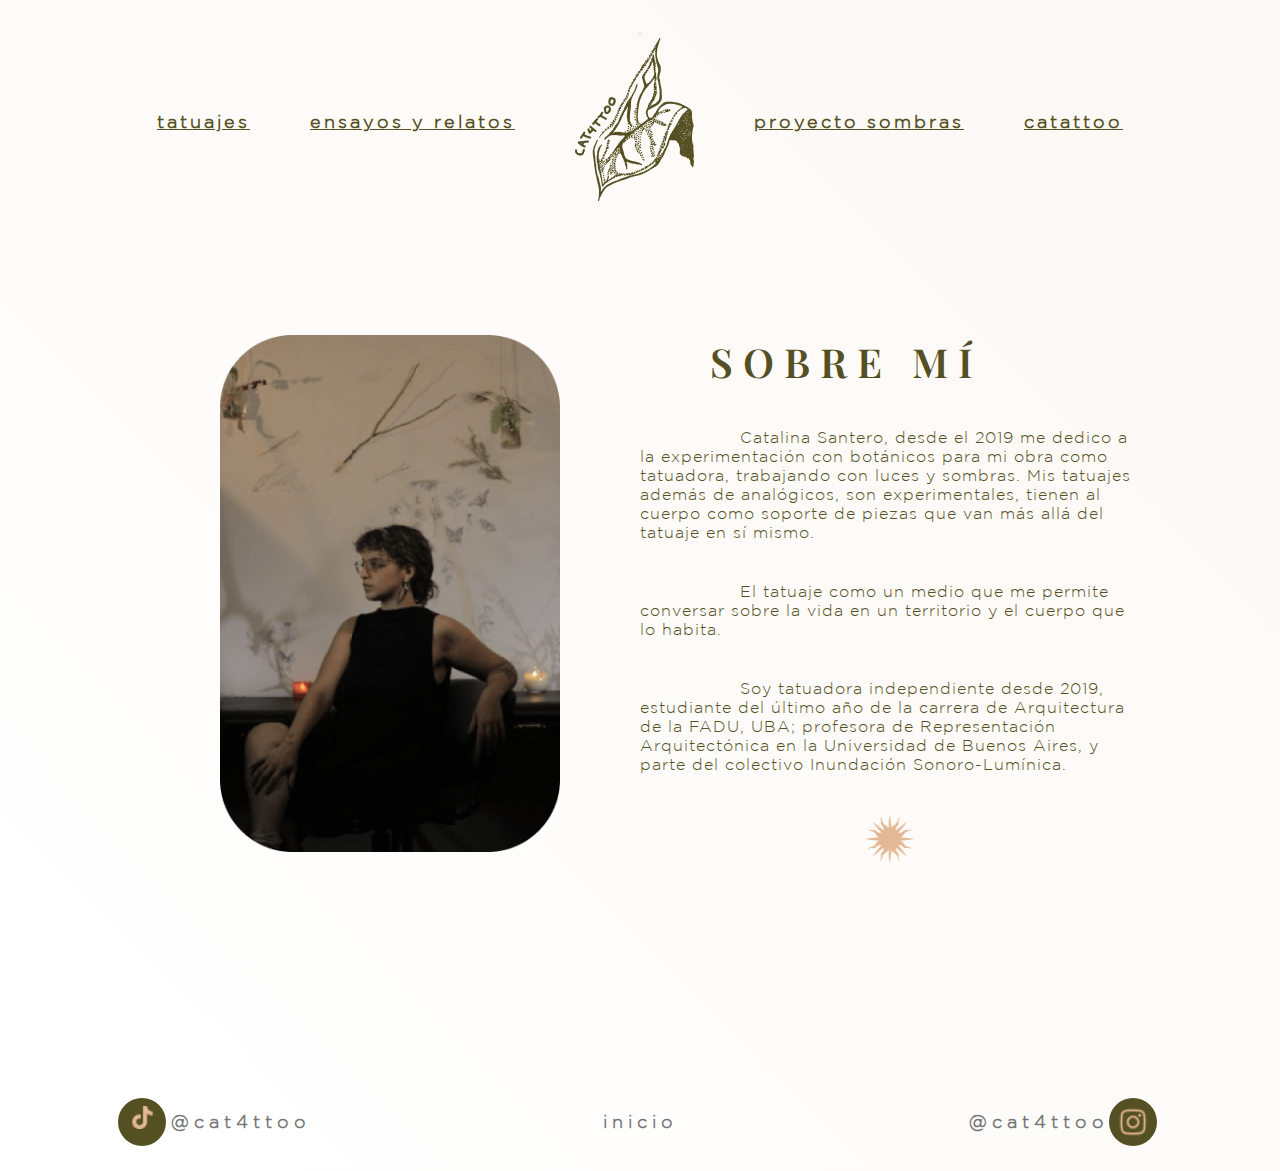
==== sections/catatto.html @ c815ed58 "prueba wpp og" ====
<!DOCTYPE html>
<html lang="en">

<head>
    <meta charset="UTF-8">
    <meta http-equiv="X-UA-Compatible" content="IE=edge">
    <!-- OPEN GRAPH -->
    <meta property="og:title" content="Catattoo" />
    <meta property="og:description"
        content="Tatuaje Hand-Poked, analógico, sin máquina. El proceso es lento, un ritual de marcado de la piel." />
    <meta property="og:image" content="https://catattoo.netlify.app/images/sol.png" />
    <meta property="og:url" content="https://catattoo.netlify.app/" />
    <!-- Para whatsapp -->
    <meta property="og:image"
        content="https://catattoo.netlify.app/images/sol.png" />
    <meta property="og:image:secure_url"
        content="https://catattoo.netlify.app/images/sol.png" />
    <meta property="og:image:type" content="image/png" />
    <meta property="og:image:width" content="300" />
    <meta property="og:image:height" content="300" />
    <!-- SEO -->
    <meta name="description" content="Tatuaje Hand-Poked, analógico, sin máquina.
        El proceso es lento, un ritual de marcado de la piel..">
    <meta name="keywords"
        content="tatuajes, handpoked, sin maquina, sombras, proyecto sombras, plantas, urbanismo, tattoo, plantas nativas, Catalina Santero, arboles">
    <meta name="viewport" content="width=device-width, initial-scale=1.0">
    <!-- B O O T S T R A P -->
    <link href="https://cdn.jsdelivr.net/npm/bootstrap@5.1.3/dist/css/bootstrap.min.css" rel="stylesheet"
        integrity="sha384-1BmE4kWBq78iYhFldvKuhfTAU6auU8tT94WrHftjDbrCEXSU1oBoqyl2QvZ6jIW3" crossorigin="anonymous">
    <link rel="shortcut icon" href="../images/group4.png" type="image/x-icon">
    <link rel="stylesheet" href="../styles/estilos.css">
    <title>Catattoo</title>
</head>

<body>
    <header class="header">
        <nav class="navbar navbar-expand-lg navbar-light">
            <div class="container-fluid">
                <!-- Se agrega div para poder centrar -->
                <div></div>
                <div class="navegacion">
                    <a class="navbar-brand" href="../index.html">
                        <img src="../images/logoPrincipal.png" alt="logo">
                    </a>
                </div>
                <button class="navbar-toggler menu" type="button" data-bs-toggle="collapse"
                    data-bs-target="#navbarNavDropdown" aria-controls="navbarNavDropdown" aria-expanded="false"
                    aria-label="Toggle navigation">
                    <span class="navbar-toggler-icon"></span>
                </button>
                <div class="collapse navbar-collapse " id="navbarNavDropdown">
                    <ul class="navbar-nav">
                        <li class="nav-item navUno">
                            <a class="nav-link" aria-current="page" href="./tatuajes.html">tatuajes</a>
                            <img class="hover" src="../images/hover.png" alt="sol">
                        </li>
                        <li class="nav-item navUno">
                            <a class="nav-link" href="./relatos.html">ensayos y relatos</a>
                            <img class="hover" src="../images/hover.png" alt="sol">
                        </li>
                        <li>
                            <a class="navbar-brand navLogo" href="../index.html">
                                <img src="../images/logoPrincipal.png" alt="sol">
                            </a>
                        </li>
                        <li class="nav-item navUno">
                            <a class="nav-link" href="./proyectosombras.html">proyecto sombras</a>
                            <img class="hover" src="../images/hover.png" alt="sol">
                        </li>
                        <li class="nav-item navUno">
                            <a class="nav-link" href="./catatto.html">catattoo</a>
                            <img class="hover" src="../images/hover.png" alt="sol">
                        </li>
                    </ul>
                </div>
            </div>
        </nav>
    </header>
    <main class="catattoo">
        <div>
            <img src="../images/santero.png" alt="Catalina Santero">
        </div>
        <div>
            <h1>SOBRE MÍ</h1>
            <P>Catalina Santero, desde el 2019 me dedico a la experimentación con botánicos para mi obra como tatuadora,
                trabajando con luces y sombras. Mis tatuajes además de analógicos, son experimentales, tienen al cuerpo
                como soporte de piezas que van más allá del tatuaje en sí mismo.</P>
            <P>El tatuaje como un medio que me permite conversar sobre la vida en un territorio y el cuerpo que lo
                habita.</P>
            <P>Soy tatuadora independiente desde 2019, estudiante del último año de la carrera de Arquitectura de la
                FADU, UBA; profesora de Representación Arquitectónica en la Universidad de Buenos Aires, y parte del
                colectivo Inundación Sonoro-Lumínica.</P>
            <div>
                <img src="../images/sol.png" alt="sol">
            </div>
        </div>
    </main>
    <footer>
        <div class="footer__tiktok">
            <div>
                <a href="https://www.instagram.com/cat4ttoo/?hl=es"> <img src="../images/tiktok.png" alt="instagram">
                </a>
            </div>
            <h2 class="subtitulo">@cat4ttoo</h2>
        </div>
        <div class="footer__home">
            <a class="subtitulo" href="index.html">inicio</a>
        </div>
        <div class="footer__instagram">
            <h2 class="subtitulo">@cat4ttoo</h2>
            <div>
                <a href="https://www.instagram.com/cat4ttoo/?hl=es"> <img src="../images/instagram.png" alt="instagram">
                </a>
            </div>
        </div>
    </footer>
    <script src="https://cdn.jsdelivr.net/npm/bootstrap@5.1.3/dist/js/bootstrap.bundle.min.js"
        integrity="sha384-ka7Sk0Gln4gmtz2MlQnikT1wXgYsOg+OMhuP+IlRH9sENBO0LRn5q+8nbTov4+1p" crossorigin="anonymous">
    </script>
</body>

</html>
---- styles/estilos.css ----
@import url('https://fonts.googleapis.com/css2?family=Playfair+Display:wght@500&display=swap');

* {
    margin: 0;
    padding: 0;
}

@font-face {
    font-family: "gotham";
    src: url(../fonts/gotham.ttf);
    font-style: normal;
}

/* HEADER */


.header {
    display: flex;
    justify-content: center;
    padding: 20px 0;
}

.header nav div ul {
    display: flex;
    align-items: center;
}

.header nav div ul li {
    padding: 0 30px;
}

.nav-link {
    font-family: 'gotham';
    font-size: 18px;
    color: #545023;
    letter-spacing: 3px;
    font-weight: 600;
    z-index: 1;
}

.header nav div div ul li {
    display: flex;
    flex-direction: column;
    justify-content: center;
    align-items: center;
}

.hover {
    display: none;
}

.navUno:hover>img {
    display: block;
    position: absolute;
    padding-top: 50px;
}

/* MAIN */

.navegacion {
    display: none;
}

h1 {
    font-family: 'Playfair Display', serif;
    ;
    color: #545023;
    font-size: 40px;
    text-align: center;
    letter-spacing: 75px;
    margin-top: 50px;
    margin-left: 70px;
    font-weight: 600;
}

body {
    text-align: center;
    background: rgb(255, 255, 255);
    background: linear-gradient(45deg, rgba(255, 255, 255, 0) 10%, rgba(227, 184, 149, 0.1) 90%);
}


.main__images {
    display: flex;
    justify-content: center;
    align-items: center;
    margin-top: -50px;
}

.main__images div {
    height: 697px;
    width: 320px;
    padding-top: 190px;
    margin-right: 30px;
}

.main__texto {
    margin-left: auto;
    margin-right: auto;
    margin: 90px 15px 0 15px;
}

.texto {
    font-family: 'Playfair Display', serif;
    color: #442719;
    font-size: 38px;
    text-align: center;
    font-weight: bold;
}

.main__subtitulos {
    display: flex;
    justify-content: center;
    align-items: center;
    margin-top: 120px;
}

.main__subtitulos .subtitulo {
    width: 405px;
}

.subtitulo {
    font-family: "gotham";
    color: #0000008c;
    font-size: 18px;
    font-weight: 600;
    text-align: center;
    letter-spacing: 5px;
    line-height: 1.5;
}

.contenedor {
    position: relative;
    text-align: center;
}

.texto--tatuate {
    font-family: 'Playfair Display', serif;
    color: #545023;
    font-size: 3em;
    font-weight: bold;
    position: absolute;
    top: 24px;
    left: -25px;
}

/* CAROUSEL */

.carousel {
    display: none;
}

.carousel-indicators [data-bs-target] {
    border-radius: 100%;
    height: 20px;
    width: 20px;
    background-color: #D9D9D9;
}

.carousel-indicators .active {
    background-color: #8F311F;
}

.carousel-indicators {
    top: 480px;
}

.carousel-control-next-icon,
.carousel-control-prev-icon {
    display: none;
}

.carousel-inner {
    margin-top: 70px;
}

/* FOOTER SEBAS */

footer {
    margin-bottom: 0;
    margin-top: 100px;
    padding-bottom: 25px;
    display: flex;
    justify-content: space-between;
}

a:hover {
    color: #000000b3;
}

footer div {
    width: 311px;
}

footer div a {
    text-decoration: none;
}

.footer__home {
    display: flex;
    justify-content: center;
    align-items: center;
}

.footer__instagram {
    display: flex;
    justify-content: start;
    align-items: center;
}

.footer__instagram img {
    width: 32px;
    height: 32px;
    position: relative;
    top: 8px;
}

.footer__instagram div {
    height: 48px;
    width: 48px;
    background-color: #545023;
    border-radius: 100%;
}

.footer__tiktok {
    display: flex;
    justify-content: end;
    align-items: center;
}

.footer__tiktok img {
    width: 23px;
    height: 23px;
    position: relative;
    top: 8px;
}

.footer__tiktok div {
    height: 48px;
    width: 48px;
    background-color: #545023;
    border-radius: 100%;
    margin-right: 5px;
}

/* SECCIÓN CATTATOO */

.catattoo {
    display: flex;
    align-items: flex-start;
    justify-content: center;
    margin: 70px 0 230px;
}

.catattoo div {
    width: 500px;
    margin-top: 40px;
}

.catattoo div img {
    width: 340px;
}

.catattoo div h1 {
    display: flex;
    letter-spacing: 10px;
    margin-top: 0;
    font-family: 'Playfair Display', serif;
}

.catattoo div p {
    font-family: 'gotham';
    text-align: start;
    text-indent: 20%;
    margin-top: 40px;
    color: #545023;
    letter-spacing: 1px;
}

.catattoo div div img {
    width: 50px;
}

/* TATUAJES*/

/* TATUJES */

.banner{
    margin: 50px 0;
}

.banner2{
    margin: 200px 0;
}

.banner3{
    margin: 150px 0;
}

.tatuajesTitulo{
    display: flex;
    justify-content: center;
    align-items: center;
    margin: 150px 0;
}

.tatuajesTitulo h1{
    font-size: 32px;
}

.tatuajesTitulo img{
    width: 60px;
    padding-top: 40px;
}

.tatuajesH2 {
    font-family: 'Playfair Display', serif;
    color: #545023;
    font-size: 30px;
    text-align: center;
    letter-spacing: 15px;
    font-weight: 600;
}

.tatuajesSegundoTitulo{
    display: flex;
    justify-content: center;
    align-items: center;
    margin: 100px 0;
}


.subtituloTatuajes{
    font-family: "gotham";
    color: #0000008c;
    font-size: 18px;
    font-weight: 600;
    text-align: center;
    letter-spacing: 1px;
    line-height: 1.5;
    width: 350px;
    margin: 0 50px;
}

/* Relatos */
.titulos__relatos {
    font-family: 'Playfair Display', serif;
    font-weight: 600;
    font-size: 1em;
    text-align: start;
}

.titulos__relatos--gotham {
    font-family: 'gotham';
    font-weight: bolder;
    font-size: 1em;
    text-align: start;
}

.container__relato1 {
    background-image: url("../images/fondoPapel.png");
    width: 843px;
    height: 570px;
    margin-left: auto;
    margin-right: auto;
}

.relato1 {
    font-family: 'Playfair Display', serif;
    font-weight: 500;
    font-size: 1em;
    padding-top: 110px;
    padding-left: 150px;
    letter-spacing: 0.5px;
    text-align: start;
}

.container__relato2 {
    width: 794px;
    margin-left: auto;
    margin-right: auto;
    margin-top: 100px;
}

.relato2 {
    font-family: "gotham";
    margin-bottom: 70px;
    padding-left: 14px;
    text-align: start;
}

.container__relato3 {
    background-image: url("../images/fondoPapel2.png");
    width: 397px;
    height: 445px;
    margin-top: 50px;
}

.relato3 {
    font-family: 'Playfair Display', serif;
    font-weight: 400;
    font-size: 1em;
    color: #8F311F;
    padding: 30px 0 0 50px;
    text-align: start;
}

.container__relatos {
    display: flex;
    justify-content: center;
    margin: 50px
}

.container__relato4 {
    width: 500px;
    margin-left: 50px;
}

.relato4 {
    font-family: 'Playfair Display', serif;
    font-weight: 400;
    font-size: 1em;
    color: #545023;
    text-align: start;
}

.container__relato5 {
    width: 794px;
    margin-left: auto;
    margin-right: auto;
    margin-top: 50px;
}

hr {
    width: 980px;
    margin: auto
}

.marginS {
    margin: 100px;
}

/* Proyecto sombras */
.video {
    width: 1008px;
    height: 567px;
    margin-top: 100px;
}

.proyectoTitulo {
    font-family: 'Playfair Display', serif;
    font-size: 2em;
    color: #545023;
    letter-spacing: 10px;
    margin: 0 40px;
    font-weight: 700;
}

.sol {
    width: 40px;
    margin-bottom: 30px;
}

.proyectoSubtitulo--1 {
    font-family: 'Playfair Display', serif;
    font-size: 1.4em;
    color: #442719;
    letter-spacing: 5px;
    margin: 0 0 0 0;
    font-weight: 700;
    text-align: center;
}

.proyectoSubtitulo--2 {
    font-family: 'Playfair Display', serif;
    font-size: 1.4em;
    color: #8F311F;
    letter-spacing: 5px;
    margin: 0 0 0 140px;
    font-weight: 700;
    text-align: center;
}

.proyectoParrafo--1 {
    font-family: 'Gotham';
    font-size: 1em;
    width: 900px;
    text-align: center;
    margin: 100px auto;
    line-height: 35px;
}

.proyectoSubtitulo--3 {
    font-family: "Gotham";
    font-size: 1.4em;
    text-align: center;
    margin-bottom: 60px;
}

.proyectoSubtitulo--4 {
    font-family: 'Playfair Display', serif;
    font-size: 1.8em;
    color: #C2AB1D;
    font-weight: 700;
    width: 200px;
    text-align: center;
}

.proyectoSubtitulo--5 {
    font-family: 'Playfair Display', serif;
    font-size: 1.8em;
    color: #8F311F;
    font-weight: 700;
    width: 200px;
    text-align: center;
}

.sol--2 {
    margin: 20px 200px;
}

.main__lineaTiempo {
    margin-top: 100px;
}

.texto__izquierda {
    font-family: "Gotham";
    font-size: 1em;
    text-align: end;
    width: 370px;
    margin: 30px 0 135px 0;
}

.texto__derecha {
    font-family: "Gotham";
    font-size: 1em;
    text-align: start;
    width: 370px;
    margin-bottom: 125px;
}

.proyectoSubtitulo--rojoIzquierda {
    font-family: 'Playfair Display', serif;
    font-size: 1.8em;
    color: #8F311F;
    font-weight: 700;
    text-align: end;
    margin-top: 10px;
}

.proyectoSubtitulo--amarilloIzquierda {
    font-family: 'Playfair Display', serif;
    font-size: 1.8em;
    color: #C2AB1D;
    font-weight: 700;
    text-align: end;
    margin-bottom: 115px;
}

.lineaTiempo {
    margin: 50px 80px;
}

.proyectoSubtitulo--rojoDerecha {
    font-family: 'Playfair Display', serif;
    font-size: 1.8em;
    color: #8F311F;
    font-weight: 700;
    text-align: start;
    margin: 146px 0 150px 0;
}

.proyectoSubtitulo--amarilloDerecha {
    font-family: 'Playfair Display', serif;
    font-size: 1.8em;
    color: #C2AB1D;
    font-weight: 700;
    text-align: start;
    margin: 60px 0 150px 0;
}

.numero {
    font-family: 'Playfair Display', serif;
    font-size: 10em;
    color: #E3B895;
    font-weight: 700;
    text-align: center;
    margin-bottom: 70px;
}

.main__arboles {
    margin-top: 150px;
}

.solRojo {
    margin: 100px 60px 0 60px;
}

.proyectoParrafo--2 {
    font-family: "Gotham";
    font-size: 1em;
    width: 290px;
    text-align: center;
    border: 2px solid #000000;
    padding-bottom: 20px;
    border-width: 0 0 5px 0;
    margin-bottom: 150px;
}

.cafecito {
    font-family: 'Playfair Display', serif;
    font-size: 1.8em;
    color: #545023;
    letter-spacing: 10px;
    margin: 0 auto 15px auto;
    text-align: center;
    font-weight: 700;
    width: 493px;
}

.borderTop {
    border: 5px solid #E3B895;
    border-width: 5px 0 0 0;
    width: 250px;
    margin: 0 auto;
}

/* RESPONSIVE */

@media screen and (max-width: 1256px) {
    .header nav div ul li {
        padding: 0 20px;
    }
}

@media screen and (max-width: 1116px) {
    .header nav div ul li {
        padding: 0 10px;
    }
}

@media screen and (max-width: 991px) {
    .navbar-nav {
        position: absolute;
        left: 50%;
        top: 60%;
        background-color: white;
        border-radius: 12px;
        opacity: 80%;
        box-shadow: 1px 4px 5px 1px #a19e9e;
        height: 400px;
        width: 300px;
        display: flex;
        justify-content: center;
        align-items: center;
        z-index: 999;
    }

    .navegacion {
        display: block;
    }

    .navLogo {
        display: none;
    }

    .navbar {
        width: 100%;
        display: flex;
        justify-content: center;
    }

    .navbar-light .navbar-toggler-icon {
        background-image: url(../images/menu.png);
    }

    .navbar-toggler {
        border: none;
    }

    .collapse:not(.show) {
        border: none;
    }

    .navbar-toggler:focus {
        box-shadow: none;
    }

    .container-fluid {
        width: 80%;
    }

    .navUno a {
        padding: 30px 0;
        color: #000000;
    }

    .navbar-light .navbar-nav .nav-link {
        color: rgba(0, 0, 0, .9);
    }

    .navbar-brand {
        margin-right: 0;
        margin-left: 30px;
    }

    .main__images {
        display: none;
    }

    .main__texto {
        font-size: 30px;
    }

    /* MAIN */

    h1 {
        letter-spacing: 55px;
        margin-top: 50px;
        margin-left: 55px;
    }

    .main__texto {
        margin-top: 170px;
    }

    .main__subtitulos {
        flex-direction: column;
        margin: 60px 0 0 0;
    }

    .subtitulo {
        padding: 40px 0;
    }


    /* CAROUSEL */

    .carousel {
        display: block;
    }

    /* FOOTER */

    footer {
        margin-top: 40px;
    }

    .footer__instagram h2 {
        display: none;
    }

    .footer__tiktok h2 {
        display: none;
    }

    /* SECCIÓN CATTATOO */

    .catattoo {
        flex-direction: column;
        margin: 5px 0 30px;
    }

    .catattoo div {
        width: 100%;
        margin-top: 50px;
    }

    .catattoo div img {
        width: 250px;
    }

    .catattoo div h1 {
        display: flex;
        justify-content: center;
        font-size: 25px;
        margin: 30px 0;
    }

    .catattoo div p {
        padding-top: 30px;
        font-size: 20px;
        margin: 0 40px;
    }

    /* Relatos */

    hr {
        width: 600px;
    }

    .container__relato1 {
        background-image: url("../images/fondoPapelM.png");
        width: 590px;
        height: 395px;
    }
    
    .relato1 {
        font-size: 0.8em;
        padding-top: 50px;
        padding-left: 110px;
    }

    .container__relato2 {
        width: 590px;
        margin-top: 80px;
    }
    
    .relato2 {
        font-size: 0.8em;
        padding-left: 35px;
    }

    .marginS {
        margin: 75px;
    }

    .container__relato3 {
        background-image: url("../images/fondoPapel2M.png");
        width: 282px;
        height: 315px;
        margin-top: 0;
    }
    
    .relato3 {
        font-size: 0.8em;
        padding: 15px 0 0 25px;
    }
    
    .container__relatos {
        display: flex;
        flex-direction: column;
        align-items: center;
        margin: 50px
    }
    
    .container__relato4 {
        width: 250px;
        margin-left: 0;
    }
    
    .relato4 {
        font-size: 0.8em;
        margin-left: 10px;
    }

    .florRelatos {
        width: 275px;
        margin-left: 0px;
        margin-top: 30px;
        margin-bottom: 20px;
    }

    .container__relato5 {
        width: 590px;
        margin-left: auto;
        margin-right: auto;
        margin-top: 50px;
    }

    /* Proyecto sombras */
    
    .proyectoTitulo {
        font-size: 1.6em;
        letter-spacing: 5px;
        margin: 0 25px;
    }
    
    .sol {
        width: 35px;
        margin-bottom: 30px;
    }

    .video {
        width: 650px;
        height: 365.6px;
        margin-top: 100px;
    }
    
    .proyectoSubtitulo--1 {
        font-size: 1.2em;
        letter-spacing: 2px;
    }

    .proyectoSubtitulo--2 {
        font-size: 1.2em;
        letter-spacing: 2px;
        margin: 0 0 0 80px;
    }

    .proyectoParrafo--1 {
        font-size: 0.8em;
        width: 650px;
        line-height: 25px;
    }

    .proyectoSubtitulo--3 {
        font-size: 1.2em;
        margin-bottom: 60px;
    }

    .proyectoSubtitulo--4 {
        font-size: 1.6em;
        width: 200px;
    }

    .proyectoSubtitulo--5 {
        font-size: 1.6em;
        width: 200px;
    }

    .sol--2 {
        margin: 5px 70px;
        width: 80px;
        height: 80px;
    }

    .flecha {
        width: 400px;
    }

    .main__lineaTiempo {
        margin-top: 80px;
    }

    .texto__izquierda {
        font-size: 0.8em;
        width: 259px;
        margin: 35px 0 95px 0;
    }

    .texto__derecha {
        font-size: 0.8em;
        width: 259px;
        margin-bottom: 85px;
    }

    .proyectoSubtitulo--rojoIzquierda {
        font-size: 1.6em;
    }

    .proyectoSubtitulo--amarilloIzquierda {
        font-size: 1.6em;
        margin-bottom: 58px;
    }

    .lineaTiempo {
        margin: 50px 40px;
        width: 40px;
    }

    .proyectoSubtitulo--rojoDerecha {
        font-size: 1.6em;
        margin: 105px 0 100px 0;
    }

    .proyectoSubtitulo--amarilloDerecha {
        font-size: 1.6em;
        margin: 50px 0 120px 0;
    }

    .slideNativas {
        margin-top: 0;
    }

    .numero {
        font-size: 8em;
        margin-bottom: 70px;
        margin-top: -40px;
    }

    .main__arboles {
        margin-top: 80px;
    }

    .solRojo {
        height: 100px;
        width: 100px;
        margin: 90px 40px 0 40px;
    }

    .proyectoParrafo--2 {
        font-size: 0.8em;
        width: 230px;
        margin-bottom: 120px;
    }

    .cafecito {
        font-size: 1.6em;
        letter-spacing: 5px;
        width: 493px;
    }

    .borderTop {
        width: 200px;
    }
}

@media screen and (max-width: 760px) {
    .navbar-nav {
        left: 40%;
    }

    .tatuajesSegundoTitulo
    {
        flex-direction: column;
    }

    .tatuajesH2 {
        font-size: 25px;
        text-align: center;
        letter-spacing: 5px;
        font-weight: 600;
    }

    .subtituloTatuajes{
        padding: 25px 0;
    }
}

@media screen and (max-width: 669px) {
    h1 {
        letter-spacing: 15px;
        margin-top: 50px;
        margin-left: 17px;
    }

    .texto {
        font-size: 25px;
    }

    .carousel-inner {
        width: 100%;
    }

    .navbar-nav {
        left: 25%;
    }

    hr {
        width: 325px;
    }

    .container__relato1 {
        background-image: url("../images/fondoPapelS.png");
        width: 326px;
        height: 455px;
    }
    
    .relato1 {
        font-size: 0.7em;
        padding-top: 70px;
        padding-left: 50px;
    }

    .container__relato2 {
        width: 330px;
    }
    
    .relato2 {
        font-size: 0.7em;
    }

    .marginS {
        margin: 75px;
    }

    .container__relato3 {
        background-image: url("../images/fondoPapel2S.png");
        width: 265px;
        height: 280px;
    }
    
    .relato3 {
        font-size: 0.7em;
    }
    
    .container__relato4 {
        width: 250px;
        margin-left: 0;
    }
    
    .relato4 {
        font-size: 0.7em;
        margin-left: 10px;
    }

    .florRelatos {
        width: 225px;
        margin-left: 20px;
    }

    .container__relato5 {
        width: 330px;
        margin-left: auto;
        margin-right: auto;
        margin-top: 50px;
    }
}

@media screen and (max-width: 424px) {
    .navbar-nav {
        left: 7%;
    }

    .tatuajesTitulo{
        margin: 0;
    }

    .banner2{
        margin: 90px 0;
    }

    .banner3{
        margin: 90px 0;
    }

    .imgTatuajes{
        width: 400px;
    }

    .tatuajesH1{
        letter-spacing: 10px;
        margin-top: 50px;
        margin-left: 17px;
    }
}
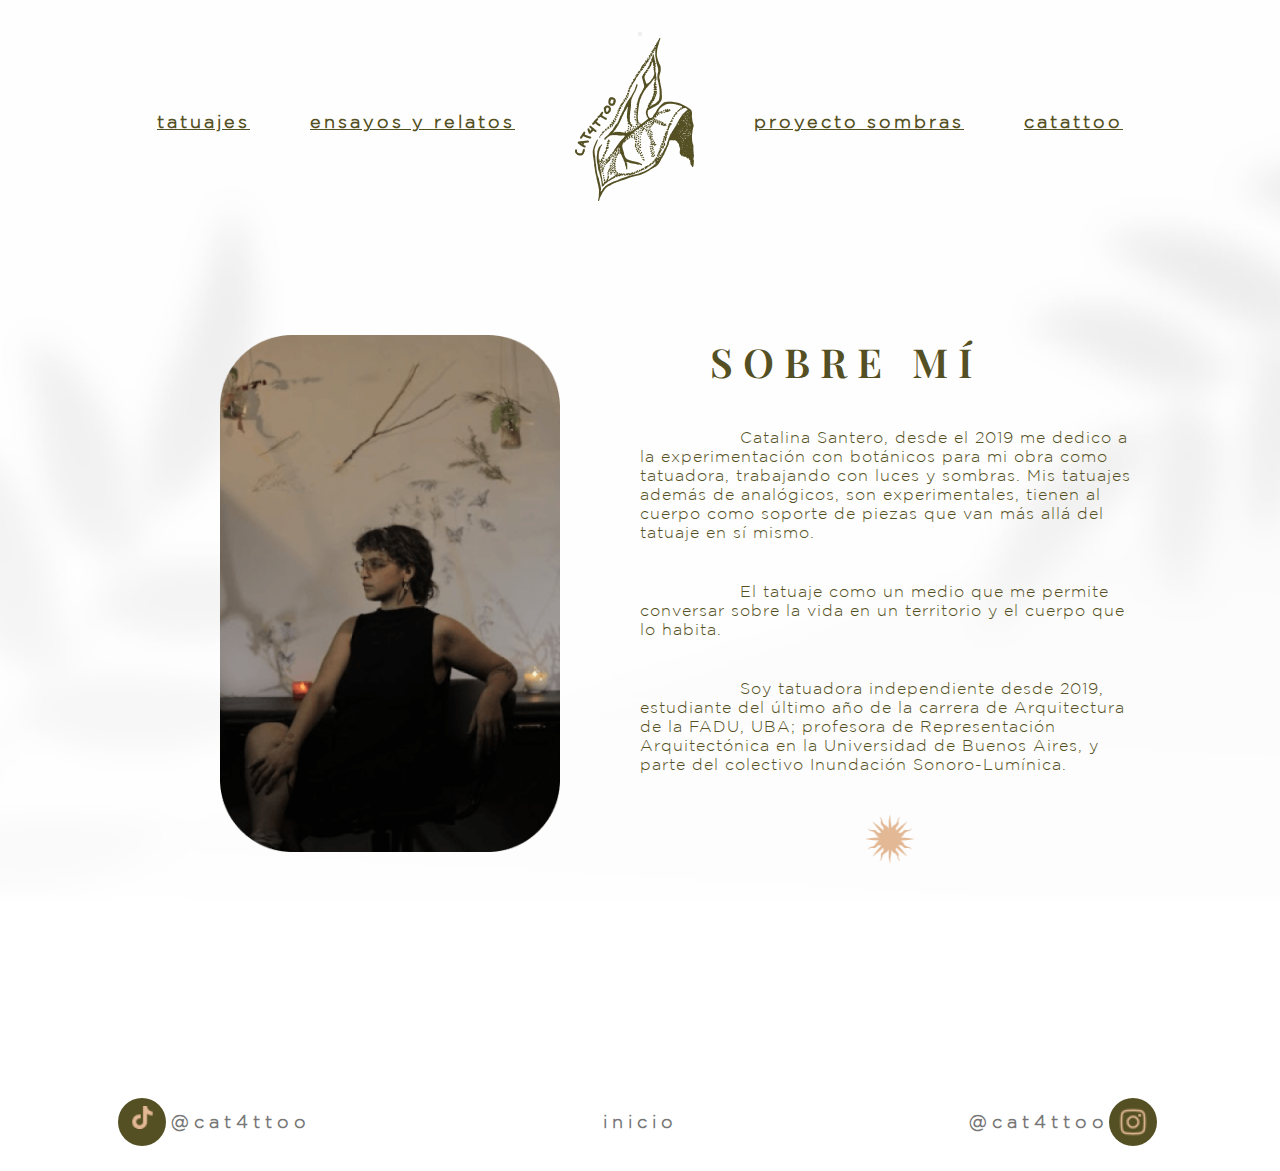
==== commit cbba56f0: "Favicon" ====
--- a/sections/catatto.html
+++ b/sections/catatto.html
@@ -10,14 +10,6 @@
         content="Tatuaje Hand-Poked, analógico, sin máquina. El proceso es lento, un ritual de marcado de la piel." />
     <meta property="og:image" content="https://catattoo.netlify.app/images/sol.png" />
     <meta property="og:url" content="https://catattoo.netlify.app/" />
-    <!-- Para whatsapp -->
-    <meta property="og:image"
-        content="https://catattoo.netlify.app/images/sol.png" />
-    <meta property="og:image:secure_url"
-        content="https://catattoo.netlify.app/images/sol.png" />
-    <meta property="og:image:type" content="image/png" />
-    <meta property="og:image:width" content="300" />
-    <meta property="og:image:height" content="300" />
     <!-- SEO -->
     <meta name="description" content="Tatuaje Hand-Poked, analógico, sin máquina.
         El proceso es lento, un ritual de marcado de la piel..">
@@ -27,7 +19,7 @@
     <!-- B O O T S T R A P -->
     <link href="https://cdn.jsdelivr.net/npm/bootstrap@5.1.3/dist/css/bootstrap.min.css" rel="stylesheet"
         integrity="sha384-1BmE4kWBq78iYhFldvKuhfTAU6auU8tT94WrHftjDbrCEXSU1oBoqyl2QvZ6jIW3" crossorigin="anonymous">
-    <link rel="shortcut icon" href="../images/group4.png" type="image/x-icon">
+        <link rel="shortcut icon" href="./images/favicon.png" type="image/x-icon">
     <link rel="stylesheet" href="../styles/estilos.css">
     <title>Catattoo</title>
 </head>
--- a/styles/estilos.css
+++ b/styles/estilos.css
@@ -77,8 +77,20 @@
     text-align: center;
     background: rgb(255, 255, 255);
     background: linear-gradient(45deg, rgba(255, 255, 255, 0) 10%, rgba(227, 184, 149, 0.1) 90%);
-}
-
+    background-image: url("../images/fondoSombras.png");
+    background-repeat: no-repeat;
+    background-position: center;
+    background-attachment: fixed;
+    background-size: cover;
+}
+
+/* .fondoSombras {
+    background-image: url("../images/fondoSombras.png");
+    background-repeat: no-repeat;
+    background-position: center;
+    background-attachment: fixed;
+    background-size: cover;
+} */
 
 .main__images {
     display: flex;
@@ -1096,6 +1108,142 @@
         margin-right: auto;
         margin-top: 50px;
     }
+
+    /* Proyecto sombras */
+    
+    .proyectoTitulo {
+        font-size: 1.2em;
+        margin: 0 10px;
+    }
+    
+    .sol {
+        width: 25px;
+    }
+
+    .video {
+        width: 340px;
+        height: 191.2px;
+        margin-top: 70px;
+    }
+    
+    .proyectoSubtitulo--1 {
+        font-size: 1.0em;
+    }
+
+    .proyectoSubtitulo--2 {
+        font-size: 1.0em;
+        margin: 0 0 0 10px;
+    }
+
+    .proyectoParrafo--1 {
+        font-size: 0.6em;
+        width: 340px;
+        line-height: 20px;
+        margin: 70px auto;
+    }
+
+    .proyectoSubtitulo--3 {
+        font-size: 1.0em;
+        margin-bottom: 60px;
+    }
+
+    .proyectoSubtitulo--4 {
+        font-size: 1em;
+        width: 110px;
+    }
+
+    .proyectoSubtitulo--5 {
+        font-size: 1em;
+        width: 110px;
+    }
+
+    .sol--2 {
+        margin: 5px 30px;
+        width: 50px;
+        height: 50px;
+    }
+
+    .flecha {
+        width: 250px;
+    }
+
+    .main__lineaTiempo {
+        margin-top: 50px;
+    }
+
+    .texto__izquierda {
+        font-size: 0.6em;
+        width: 135px;
+        margin: 25px 0 55px 0;
+    }
+
+    .texto__derecha {
+        font-size: 0.6em;
+        width: 135px;
+        margin-bottom: 35px;
+    }
+
+    .proyectoSubtitulo--rojoIzquierda {
+        font-size: 1.2em;
+        margin-top: 22px;
+    }
+
+    .proyectoSubtitulo--amarilloIzquierda {
+        font-size: 1.2em;
+        margin-bottom: 35px;
+    }
+
+    .lineaTiempo {
+        margin: 50px 20px 120px 20px;
+        width: 30px;
+    }
+
+    .proyectoSubtitulo--rojoDerecha {
+        font-size: 1.2em;
+        margin: 65px 0 50px 0;
+    }
+
+    .proyectoSubtitulo--amarilloDerecha {
+        font-size: 1.2em;
+        margin: 48px 0 70px 0;
+    }
+
+    .slideNativas {
+        margin-top: -30px;
+    }
+
+    .imgNativa {
+        width: 350px;
+    }
+
+    .numero {
+        font-size: 6em;
+        margin-bottom: 70px;
+        margin-top: -40px;
+    }
+
+    .solRojo {
+        height: 70px;
+        width: 70px;
+        margin: 110px 5px 0 5px;
+    }
+
+    .proyectoParrafo--2 {
+        font-size: 0.6em;
+        width: 111px;
+        margin-bottom: 85px;
+        height: 101px;
+        padding-bottom: 10px;
+    }
+
+    .cafecito {
+        font-size: 1.2em;
+        width: 340px;
+    }
+
+    .borderTop {
+        width: 100px;
+    }
 }
 
 @media screen and (max-width: 424px) {
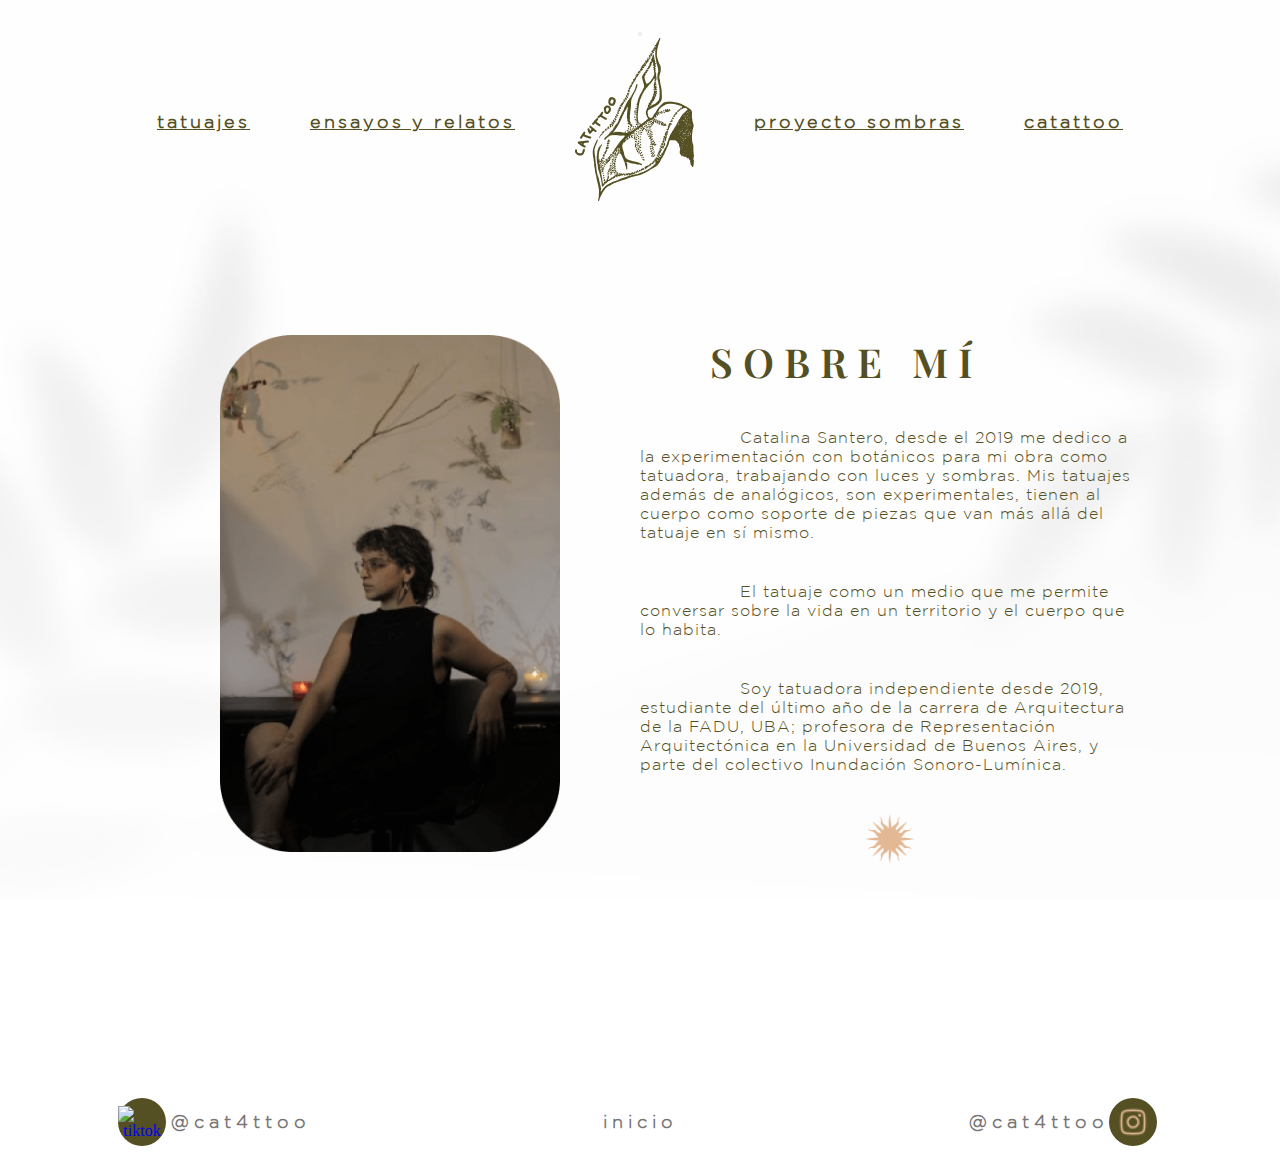
==== commit f8541145: "Tiktok" ====
--- a/sections/catatto.html
+++ b/sections/catatto.html
@@ -19,7 +19,7 @@
     <!-- B O O T S T R A P -->
     <link href="https://cdn.jsdelivr.net/npm/bootstrap@5.1.3/dist/css/bootstrap.min.css" rel="stylesheet"
         integrity="sha384-1BmE4kWBq78iYhFldvKuhfTAU6auU8tT94WrHftjDbrCEXSU1oBoqyl2QvZ6jIW3" crossorigin="anonymous">
-        <link rel="shortcut icon" href="./images/favicon.png" type="image/x-icon">
+        <link rel="shortcut icon" href="../images/favicon.png" type="image/x-icon">
     <link rel="stylesheet" href="../styles/estilos.css">
     <title>Catattoo</title>
 </head>
@@ -90,7 +90,7 @@
     <footer>
         <div class="footer__tiktok">
             <div>
-                <a href="https://www.instagram.com/cat4ttoo/?hl=es"> <img src="../images/tiktok.png" alt="instagram">
+                <a href="https://vm.tiktok.com/ZMNDnYn7E"> <img src="./images/tiktok.png" alt="tiktok"> </a>
                 </a>
             </div>
             <h2 class="subtitulo">@cat4ttoo</h2>
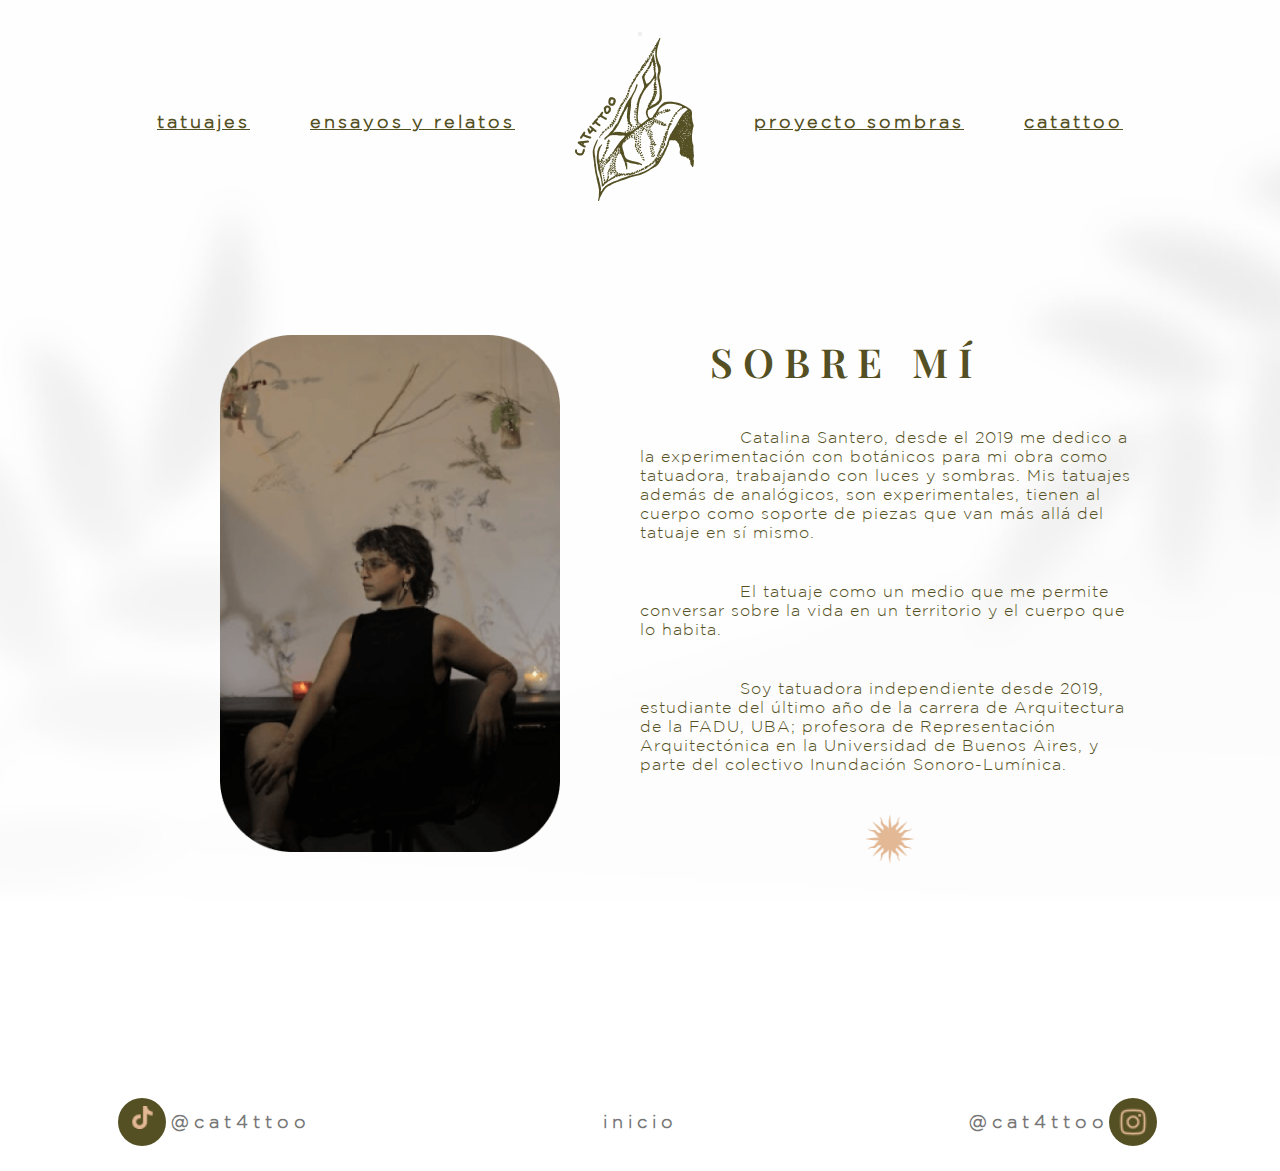
==== commit babce7d7: "Tiktok v2" ====
--- a/sections/catatto.html
+++ b/sections/catatto.html
@@ -90,7 +90,7 @@
     <footer>
         <div class="footer__tiktok">
             <div>
-                <a href="https://vm.tiktok.com/ZMNDnYn7E"> <img src="./images/tiktok.png" alt="tiktok"> </a>
+                <a href="https://vm.tiktok.com/ZMNDnYn7E"> <img src="../images/tiktok.png" alt="tiktok"> </a>
                 </a>
             </div>
             <h2 class="subtitulo">@cat4ttoo</h2>
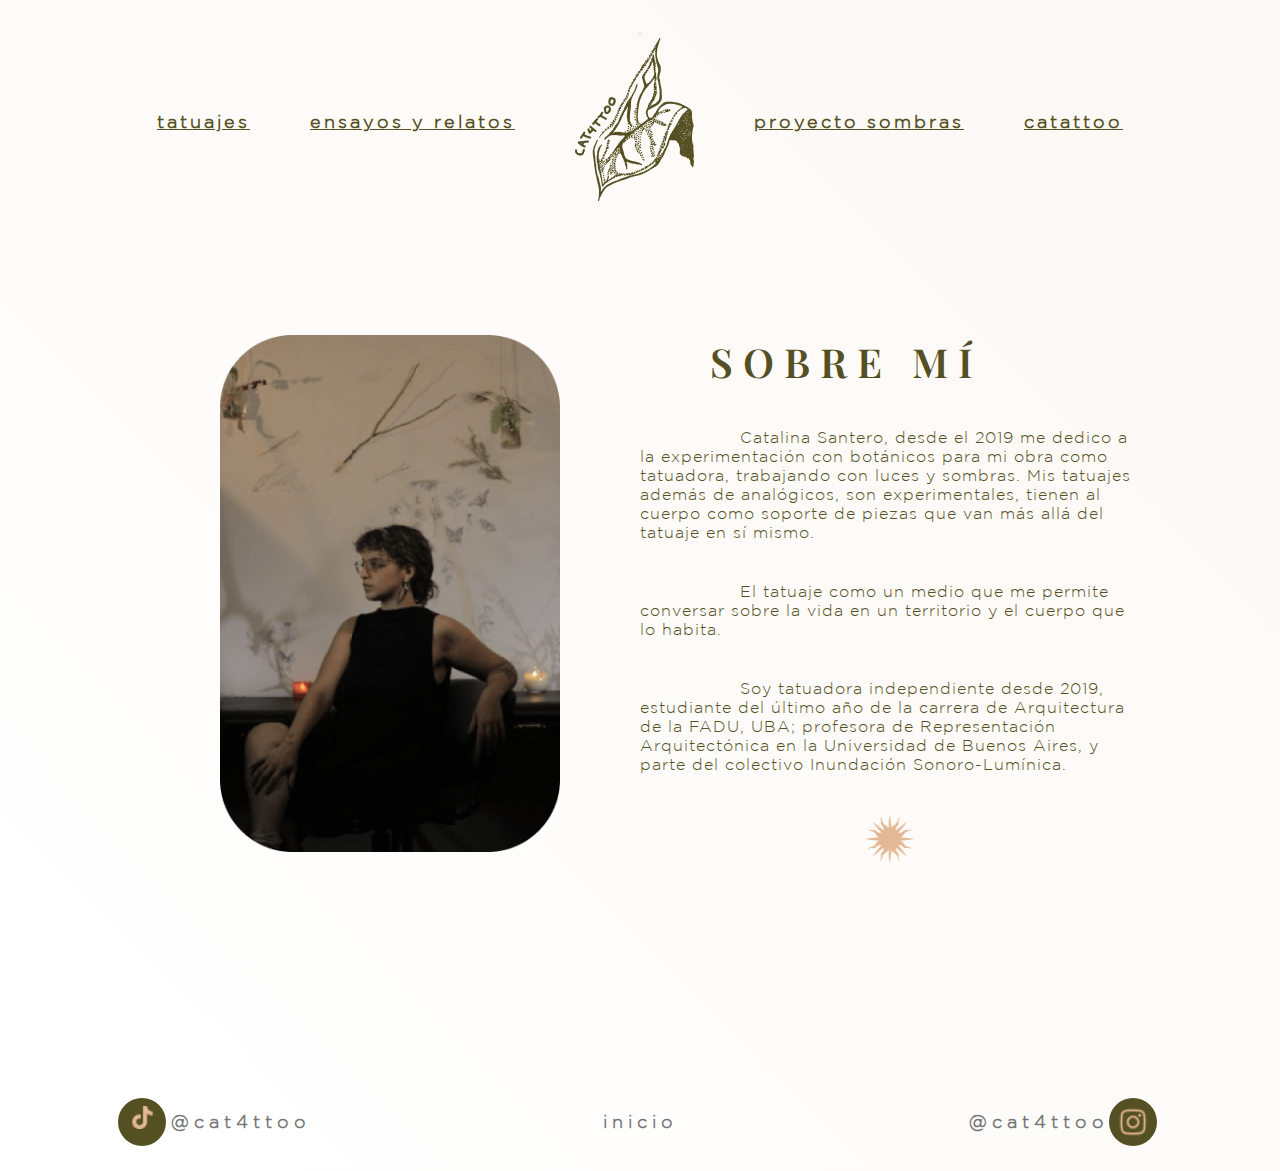
==== commit 030c0296: "se agregan dis y nat" ====
--- a/sections/catatto.html
+++ b/sections/catatto.html
@@ -19,7 +19,7 @@
     <!-- B O O T S T R A P -->
     <link href="https://cdn.jsdelivr.net/npm/bootstrap@5.1.3/dist/css/bootstrap.min.css" rel="stylesheet"
         integrity="sha384-1BmE4kWBq78iYhFldvKuhfTAU6auU8tT94WrHftjDbrCEXSU1oBoqyl2QvZ6jIW3" crossorigin="anonymous">
-        <link rel="shortcut icon" href="../images/favicon.png" type="image/x-icon">
+    <link rel="shortcut icon" href="../images/favicon2.png" type="image/x-icon">
     <link rel="stylesheet" href="../styles/estilos.css">
     <title>Catattoo</title>
 </head>
@@ -90,7 +90,7 @@
     <footer>
         <div class="footer__tiktok">
             <div>
-                <a href="https://vm.tiktok.com/ZMNDnYn7E"> <img src="../images/tiktok.png" alt="tiktok"> </a>
+                <a href="https://www.instagram.com/cat4ttoo/?hl=es"> <img src="../images/tiktok.png" alt="instagram">
                 </a>
             </div>
             <h2 class="subtitulo">@cat4ttoo</h2>
--- a/styles/estilos.css
+++ b/styles/estilos.css
@@ -77,20 +77,8 @@
     text-align: center;
     background: rgb(255, 255, 255);
     background: linear-gradient(45deg, rgba(255, 255, 255, 0) 10%, rgba(227, 184, 149, 0.1) 90%);
-    background-image: url("../images/fondoSombras.png");
-    background-repeat: no-repeat;
-    background-position: center;
-    background-attachment: fixed;
-    background-size: cover;
-}
-
-/* .fondoSombras {
-    background-image: url("../images/fondoSombras.png");
-    background-repeat: no-repeat;
-    background-position: center;
-    background-attachment: fixed;
-    background-size: cover;
-} */
+}
+
 
 .main__images {
     display: flex;
@@ -628,6 +616,7 @@
     text-align: center;
     font-weight: 700;
     width: 493px;
+    text-decoration: none;
 }
 
 .borderTop {
@@ -1001,6 +990,7 @@
         font-size: 1.6em;
         letter-spacing: 5px;
         width: 493px;
+        
     }
 
     .borderTop {
@@ -1108,142 +1098,6 @@
         margin-right: auto;
         margin-top: 50px;
     }
-
-    /* Proyecto sombras */
-    
-    .proyectoTitulo {
-        font-size: 1.2em;
-        margin: 0 10px;
-    }
-    
-    .sol {
-        width: 25px;
-    }
-
-    .video {
-        width: 340px;
-        height: 191.2px;
-        margin-top: 70px;
-    }
-    
-    .proyectoSubtitulo--1 {
-        font-size: 1.0em;
-    }
-
-    .proyectoSubtitulo--2 {
-        font-size: 1.0em;
-        margin: 0 0 0 10px;
-    }
-
-    .proyectoParrafo--1 {
-        font-size: 0.6em;
-        width: 340px;
-        line-height: 20px;
-        margin: 70px auto;
-    }
-
-    .proyectoSubtitulo--3 {
-        font-size: 1.0em;
-        margin-bottom: 60px;
-    }
-
-    .proyectoSubtitulo--4 {
-        font-size: 1em;
-        width: 110px;
-    }
-
-    .proyectoSubtitulo--5 {
-        font-size: 1em;
-        width: 110px;
-    }
-
-    .sol--2 {
-        margin: 5px 30px;
-        width: 50px;
-        height: 50px;
-    }
-
-    .flecha {
-        width: 250px;
-    }
-
-    .main__lineaTiempo {
-        margin-top: 50px;
-    }
-
-    .texto__izquierda {
-        font-size: 0.6em;
-        width: 135px;
-        margin: 25px 0 55px 0;
-    }
-
-    .texto__derecha {
-        font-size: 0.6em;
-        width: 135px;
-        margin-bottom: 35px;
-    }
-
-    .proyectoSubtitulo--rojoIzquierda {
-        font-size: 1.2em;
-        margin-top: 22px;
-    }
-
-    .proyectoSubtitulo--amarilloIzquierda {
-        font-size: 1.2em;
-        margin-bottom: 35px;
-    }
-
-    .lineaTiempo {
-        margin: 50px 20px 120px 20px;
-        width: 30px;
-    }
-
-    .proyectoSubtitulo--rojoDerecha {
-        font-size: 1.2em;
-        margin: 65px 0 50px 0;
-    }
-
-    .proyectoSubtitulo--amarilloDerecha {
-        font-size: 1.2em;
-        margin: 48px 0 70px 0;
-    }
-
-    .slideNativas {
-        margin-top: -30px;
-    }
-
-    .imgNativa {
-        width: 350px;
-    }
-
-    .numero {
-        font-size: 6em;
-        margin-bottom: 70px;
-        margin-top: -40px;
-    }
-
-    .solRojo {
-        height: 70px;
-        width: 70px;
-        margin: 110px 5px 0 5px;
-    }
-
-    .proyectoParrafo--2 {
-        font-size: 0.6em;
-        width: 111px;
-        margin-bottom: 85px;
-        height: 101px;
-        padding-bottom: 10px;
-    }
-
-    .cafecito {
-        font-size: 1.2em;
-        width: 340px;
-    }
-
-    .borderTop {
-        width: 100px;
-    }
 }
 
 @media screen and (max-width: 424px) {
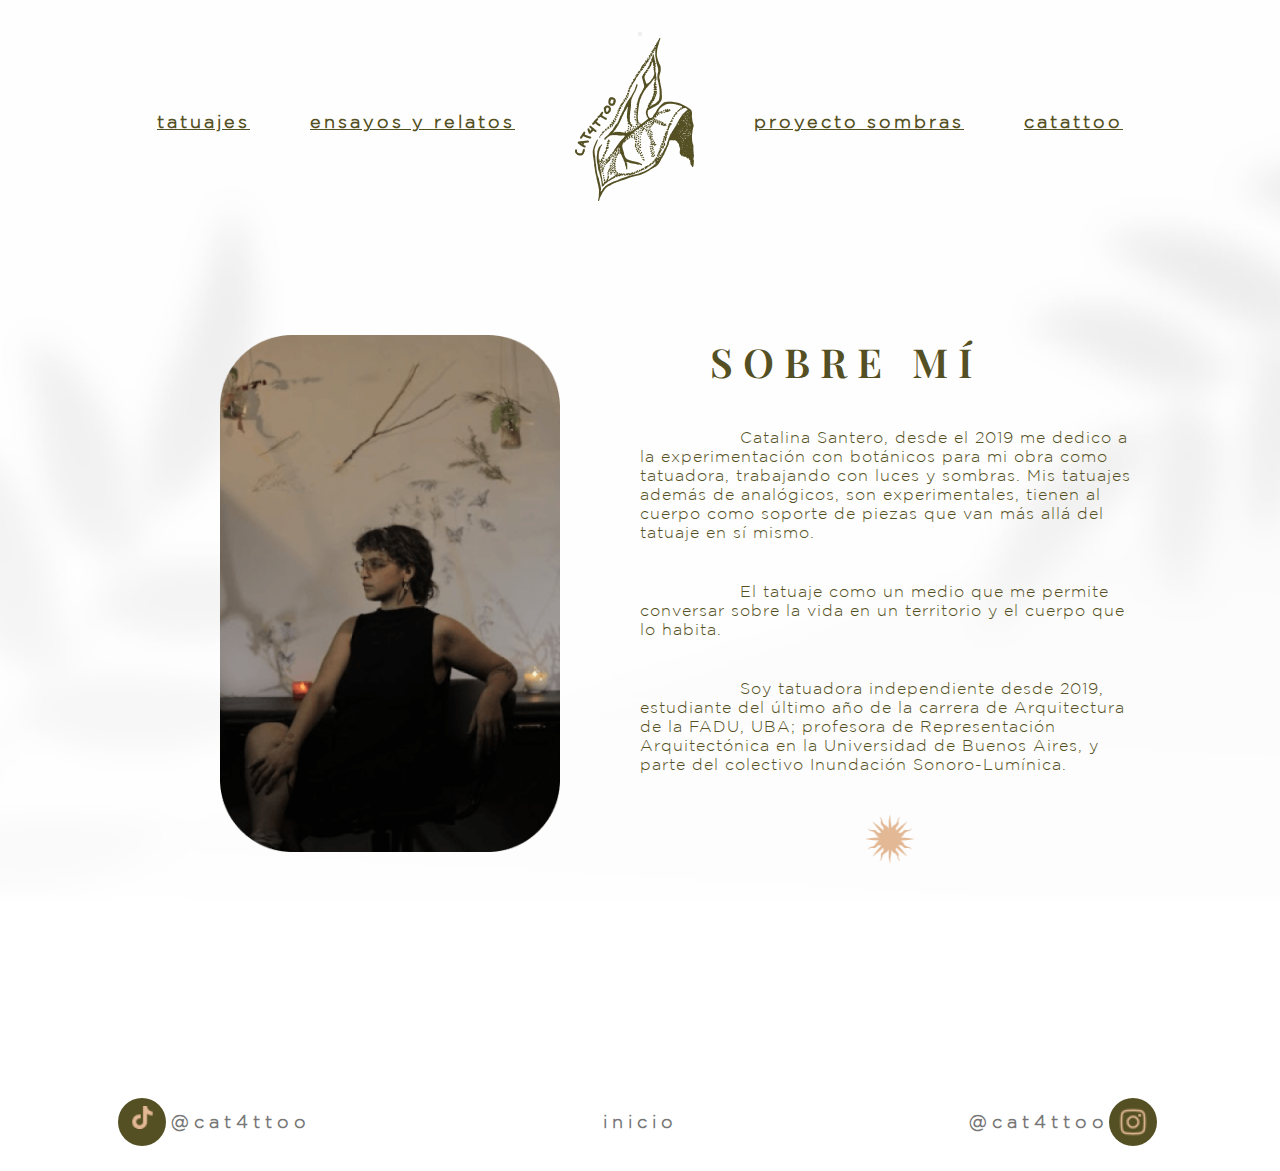
==== commit c2330c01: "correcciones" ====
--- a/sections/catatto.html
+++ b/sections/catatto.html
@@ -90,13 +90,13 @@
     <footer>
         <div class="footer__tiktok">
             <div>
-                <a href="https://www.instagram.com/cat4ttoo/?hl=es"> <img src="../images/tiktok.png" alt="instagram">
+                <a href="https://vm.tiktok.com/ZMNDnYn7E"> <img src="../images/tiktok.png" alt="tiktok"> </a>
                 </a>
             </div>
             <h2 class="subtitulo">@cat4ttoo</h2>
         </div>
         <div class="footer__home">
-            <a class="subtitulo" href="index.html">inicio</a>
+            <a class="subtitulo" href="../index.html">inicio</a>
         </div>
         <div class="footer__instagram">
             <h2 class="subtitulo">@cat4ttoo</h2>
--- a/styles/estilos.css
+++ b/styles/estilos.css
@@ -77,8 +77,20 @@
     text-align: center;
     background: rgb(255, 255, 255);
     background: linear-gradient(45deg, rgba(255, 255, 255, 0) 10%, rgba(227, 184, 149, 0.1) 90%);
-}
-
+    background-image: url("../images/fondoSombras.png");
+    background-repeat: no-repeat;
+    background-position: center;
+    background-attachment: fixed;
+    background-size: cover;
+}
+
+/* .fondoSombras {
+    background-image: url("../images/fondoSombras.png");
+    background-repeat: no-repeat;
+    background-position: center;
+    background-attachment: fixed;
+    background-size: cover;
+} */
 
 .main__images {
     display: flex;
@@ -1098,6 +1110,142 @@
         margin-right: auto;
         margin-top: 50px;
     }
+
+    /* Proyecto sombras */
+    
+    .proyectoTitulo {
+        font-size: 1.2em;
+        margin: 0 10px;
+    }
+    
+    .sol {
+        width: 25px;
+    }
+
+    .video {
+        width: 340px;
+        height: 191.2px;
+        margin-top: 70px;
+    }
+    
+    .proyectoSubtitulo--1 {
+        font-size: 1.0em;
+    }
+
+    .proyectoSubtitulo--2 {
+        font-size: 1.0em;
+        margin: 0 0 0 10px;
+    }
+
+    .proyectoParrafo--1 {
+        font-size: 0.6em;
+        width: 340px;
+        line-height: 20px;
+        margin: 70px auto;
+    }
+
+    .proyectoSubtitulo--3 {
+        font-size: 1.0em;
+        margin-bottom: 60px;
+    }
+
+    .proyectoSubtitulo--4 {
+        font-size: 1em;
+        width: 110px;
+    }
+
+    .proyectoSubtitulo--5 {
+        font-size: 1em;
+        width: 110px;
+    }
+
+    .sol--2 {
+        margin: 5px 30px;
+        width: 50px;
+        height: 50px;
+    }
+
+    .flecha {
+        width: 250px;
+    }
+
+    .main__lineaTiempo {
+        margin-top: 50px;
+    }
+
+    .texto__izquierda {
+        font-size: 0.6em;
+        width: 135px;
+        margin: 25px 0 55px 0;
+    }
+
+    .texto__derecha {
+        font-size: 0.6em;
+        width: 135px;
+        margin-bottom: 35px;
+    }
+
+    .proyectoSubtitulo--rojoIzquierda {
+        font-size: 1.2em;
+        margin-top: 22px;
+    }
+
+    .proyectoSubtitulo--amarilloIzquierda {
+        font-size: 1.2em;
+        margin-bottom: 35px;
+    }
+
+    .lineaTiempo {
+        margin: 50px 20px 120px 20px;
+        width: 30px;
+    }
+
+    .proyectoSubtitulo--rojoDerecha {
+        font-size: 1.2em;
+        margin: 65px 0 50px 0;
+    }
+
+    .proyectoSubtitulo--amarilloDerecha {
+        font-size: 1.2em;
+        margin: 48px 0 70px 0;
+    }
+
+    .slideNativas {
+        margin-top: -30px;
+    }
+
+    .imgNativa {
+        width: 350px;
+    }
+
+    .numero {
+        font-size: 6em;
+        margin-bottom: 70px;
+        margin-top: -40px;
+    }
+
+    .solRojo {
+        height: 70px;
+        width: 70px;
+        margin: 110px 5px 0 5px;
+    }
+
+    .proyectoParrafo--2 {
+        font-size: 0.6em;
+        width: 111px;
+        margin-bottom: 85px;
+        height: 101px;
+        padding-bottom: 10px;
+    }
+
+    .cafecito {
+        font-size: 1.2em;
+        width: 340px;
+    }
+
+    .borderTop {
+        width: 100px;
+    }
 }
 
 @media screen and (max-width: 424px) {
